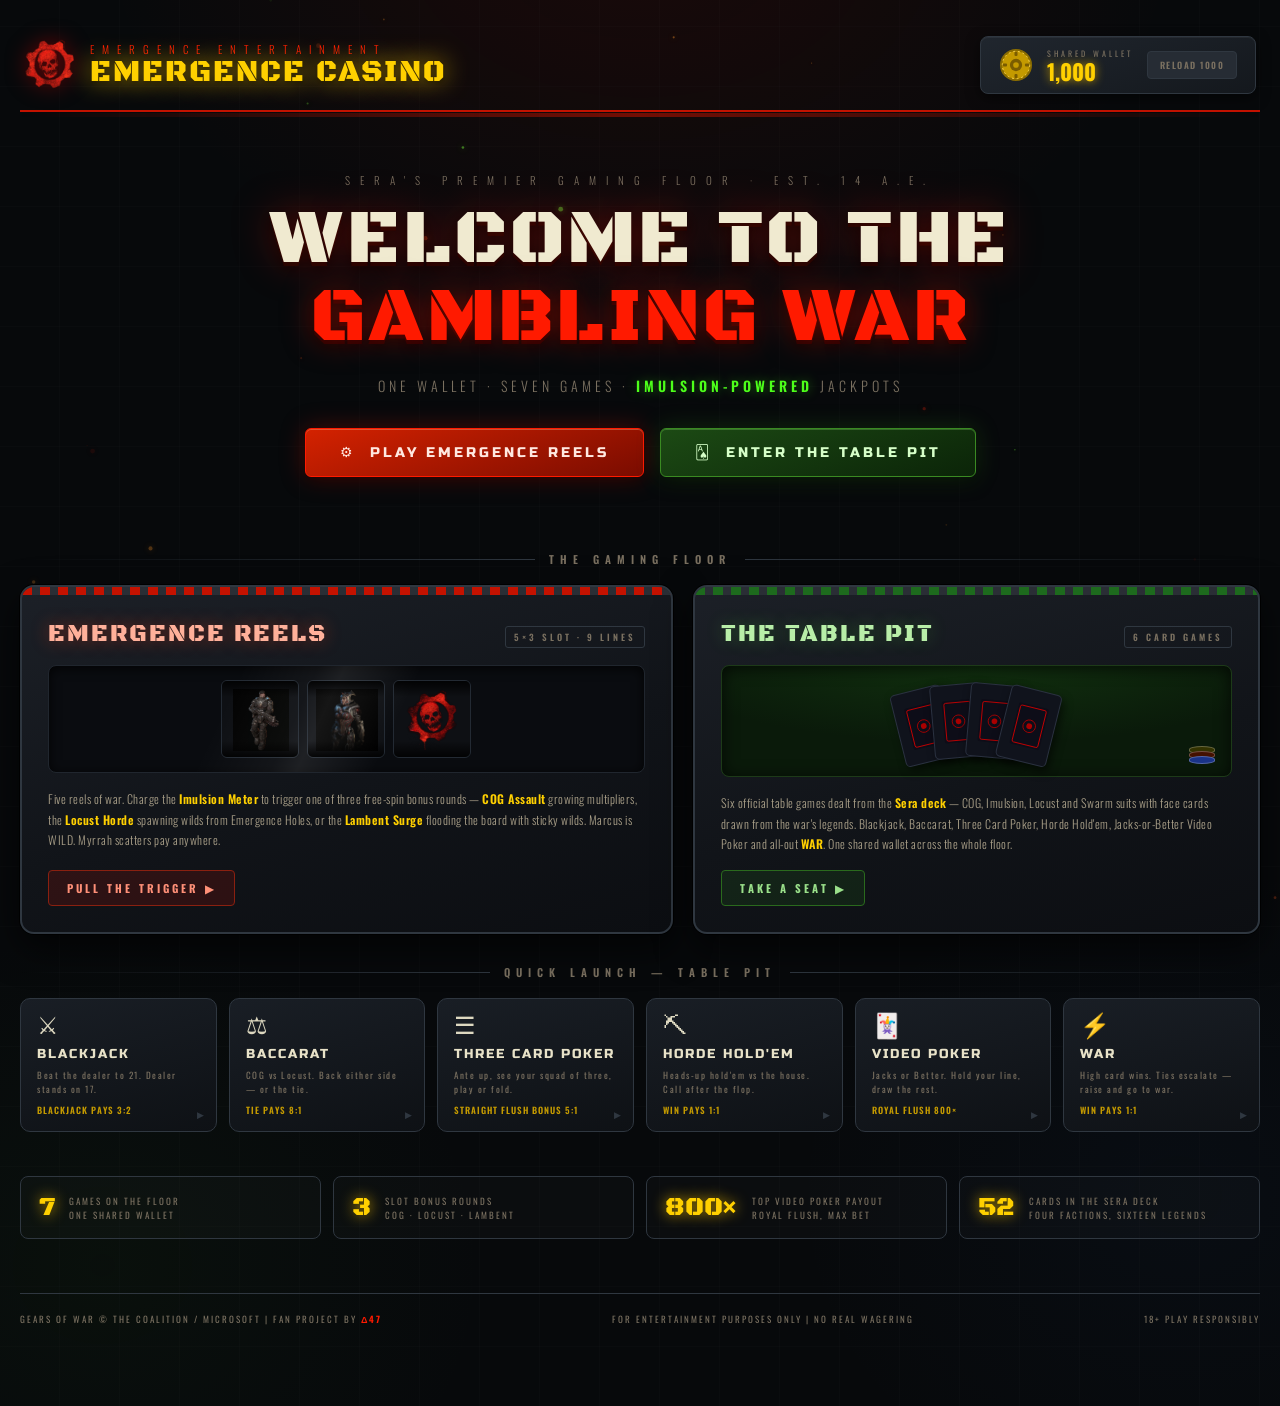
==== index.html @ c6fdd081 "Emergence Casino — Gears of War casino floor Static site: landing page, Emergence Reels slot, Table " ====
<!DOCTYPE html>
<html lang="en">
<head>
<meta charset="UTF-8">
<meta name="viewport" content="width=device-width, initial-scale=1.0">
<title>EMERGENCE CASINO | Gears of War Gaming Floor</title>
<link rel="icon" type="image/png" sizes="32x32" href="favicon-32x32.png">
<link rel="icon" type="image/png" sizes="16x16" href="favicon-16x16.png">
<link rel="shortcut icon" href="favicon.ico">
<link rel="apple-touch-icon" sizes="180x180" href="apple-touch-icon.png">
<link rel="manifest" href="site.webmanifest">
<meta name="theme-color" content="#c41200">
<link href="https://fonts.googleapis.com/css2?family=Black+Ops+One&family=Russo+One&family=Oswald:wght@300;400;600;700&display=swap" rel="stylesheet">
<style>
:root {
  --bg: #07090b;
  --steel: #1e2229;
  --steel2: #262c34;
  --steel3: #2f3740;
  --crimson: #c41200;
  --crimson2: #ff1a00;
  --crimson-glow: rgba(196,18,0,0.55);
  --gold: #c49a00;
  --gold2: #ffd000;
  --imulsion: #4dff1a;
  --imulsion-glow: rgba(77,255,26,0.4);
  --text: #ddd8c0;
  --text-dim: #7a7060;
  --felt: #0a1a0a;
}
* { box-sizing:border-box; margin:0; padding:0; }
html,body { width:100%; min-height:100vh; background:var(--bg); font-family:'Russo One',sans-serif; color:var(--text); overflow-x:hidden; }

body {
  background-image:
    radial-gradient(ellipse 70% 45% at 50% -5%, rgba(196,18,0,0.10) 0%, transparent 60%),
    radial-gradient(ellipse 50% 40% at 8% 90%, rgba(40,120,30,0.06) 0%, transparent 60%),
    radial-gradient(ellipse 50% 40% at 92% 85%, rgba(26,74,153,0.05) 0%, transparent 60%),
    repeating-linear-gradient(0deg, transparent 0, transparent 59px, rgba(255,255,255,0.012) 59px, rgba(255,255,255,0.012) 60px),
    repeating-linear-gradient(90deg, transparent 0, transparent 59px, rgba(255,255,255,0.012) 59px, rgba(255,255,255,0.012) 60px);
}

#emberCanvas {
  position:fixed; inset:0; width:100%; height:100%;
  pointer-events:none; z-index:0;
}

.page { position:relative; z-index:1; max-width:1460px; margin:0 auto; padding:24px 20px 80px; }

/* ============ HEADER ============ */
.topbar {
  display:flex; align-items:center; justify-content:space-between;
  gap:16px; padding:12px 4px 16px;
  border-bottom:2px solid var(--crimson);
  position:relative; flex-wrap:wrap;
  animation: fade-down 0.6s cubic-bezier(0.22,1,0.36,1) both;
}
.topbar::after {
  content:''; position:absolute; bottom:-7px; left:0; right:0; height:4px;
  background:linear-gradient(90deg, transparent, var(--crimson-glow), transparent);
}
.brand-lockup { display:flex; align-items:center; gap:14px; }
.brand-omen { width:52px; height:52px; flex-shrink:0; object-fit:contain; filter:drop-shadow(0 0 10px rgba(204,0,0,0.5)); animation: omen-breathe 4s ease-in-out infinite; }
@keyframes omen-breathe { 0%,100%{ filter:drop-shadow(0 0 6px rgba(204,0,0,0.35)); } 50%{ filter:drop-shadow(0 0 16px rgba(204,0,0,0.7)); } }
.brand-text .kicker { font-size:11px; letter-spacing:8px; color:var(--crimson2); font-family:'Oswald',sans-serif; font-weight:300; text-transform:uppercase; }
.brand-text h1 { font-family:'Black Ops One',cursive; font-size:30px; letter-spacing:2px; color:var(--gold2); text-shadow:0 0 24px var(--gold), 0 2px 4px #000; line-height:1.05; font-weight:400; }

.wallet-chip {
  display:flex; align-items:center; gap:14px;
  background:linear-gradient(160deg, #20262e, #14181d);
  border:1px solid var(--steel3); border-radius:8px;
  padding:10px 18px;
  box-shadow:inset 0 1px 0 rgba(255,255,255,0.05), 0 4px 14px rgba(0,0,0,0.55);
}
.wallet-coin { width:34px; height:34px; flex-shrink:0; animation: coin-spin 6s linear infinite; }
@keyframes coin-spin { 0%{transform:rotateY(0)} 100%{transform:rotateY(360deg)} }
.wallet-meta { display:flex; flex-direction:column; }
.wallet-label { font-size:8px; letter-spacing:3px; color:var(--text-dim); font-family:'Oswald',sans-serif; }
.wallet-val { font-size:22px; color:var(--gold2); text-shadow:0 0 10px var(--gold); font-family:'Oswald',sans-serif; font-weight:700; line-height:1.1; }
.wallet-reload {
  padding:6px 12px; background:var(--steel2); border:1px solid var(--steel3); border-radius:4px;
  color:var(--text-dim); font-size:9px; letter-spacing:1.5px; cursor:pointer;
  font-family:'Oswald',sans-serif; font-weight:600; transition:all 0.2s;
}
.wallet-reload:hover { border-color:var(--gold); color:var(--gold); }

/* ============ HERO ============ */
.hero { text-align:center; padding:60px 12px 44px; animation: fade-up 0.7s 0.15s cubic-bezier(0.22,1,0.36,1) both; }
.hero .est { font-size:11px; letter-spacing:10px; color:var(--text-dim); font-family:'Oswald',sans-serif; font-weight:300; text-transform:uppercase; margin-bottom:14px; }
.hero h2 {
  font-family:'Black Ops One',cursive; font-weight:400;
  font-size:clamp(38px, 7vw, 76px); line-height:1.02; letter-spacing:3px;
  color:#f0ead0;
  text-shadow:0 0 40px rgba(196,18,0,0.45), 0 4px 0 #1a0500, 0 6px 14px #000;
}
.hero h2 .red { color:var(--crimson2); text-shadow:0 0 30px var(--crimson-glow), 0 4px 0 #200, 0 6px 14px #000; }
.hero .tagline {
  margin-top:18px; font-size:14px; letter-spacing:4px; color:var(--text-dim);
  font-family:'Oswald',sans-serif; font-weight:300; text-transform:uppercase;
}
.hero .tagline b { color:var(--imulsion); font-weight:600; text-shadow:0 0 12px var(--imulsion-glow); }

.hero-ctas { display:flex; gap:16px; justify-content:center; margin-top:32px; flex-wrap:wrap; }
.cta {
  display:inline-flex; align-items:center; gap:10px;
  padding:15px 34px; border-radius:6px; text-decoration:none;
  font-family:'Russo One',sans-serif; font-size:14px; letter-spacing:3px;
  transition:transform 0.15s, box-shadow 0.2s, filter 0.2s;
  position:relative; overflow:hidden;
}
.cta::after {
  content:''; position:absolute; top:0; left:-80%; width:50%; height:100%;
  background:linear-gradient(105deg, transparent, rgba(255,255,255,0.18), transparent);
  transform:skewX(-20deg); transition:left 0.45s ease;
}
.cta:hover::after { left:130%; }
.cta-red {
  background:linear-gradient(160deg, #d42200, #7a0c00);
  border:1px solid var(--crimson2); color:#ffe8e0;
  box-shadow:0 0 24px rgba(196,18,0,0.35), 0 6px 16px rgba(0,0,0,0.6), inset 0 1px 0 rgba(255,160,120,0.4);
}
.cta-green {
  background:linear-gradient(160deg, #1c4a14, #0b2408);
  border:1px solid #3a8a22; color:#d6ffc8;
  box-shadow:0 0 24px rgba(60,170,30,0.22), 0 6px 16px rgba(0,0,0,0.6), inset 0 1px 0 rgba(150,255,120,0.25);
}
.cta:hover { transform:translateY(-3px); filter:brightness(1.12); }
.cta:active { transform:translateY(0); }

/* ============ FLOOR GRID ============ */
.floor-label {
  display:flex; align-items:center; gap:14px; margin:30px 0 18px;
  font-size:11px; letter-spacing:6px; color:var(--text-dim);
  font-family:'Oswald',sans-serif; font-weight:600; text-transform:uppercase;
}
.floor-label::before, .floor-label::after { content:''; flex:1; height:1px; background:linear-gradient(90deg, transparent, var(--steel3)); }
.floor-label::after { background:linear-gradient(90deg, var(--steel3), transparent); }

.feature-grid { display:grid; grid-template-columns:1.15fr 1fr; gap:20px; }
@media(max-width:880px){ .feature-grid { grid-template-columns:1fr; } }

.feature-card {
  position:relative; border-radius:14px; overflow:hidden;
  border:2px solid var(--steel3);
  background:linear-gradient(165deg, #1c2027 0%, #111419 55%, #0c0e12 100%);
  box-shadow:0 0 0 1px #000, 0 14px 36px rgba(0,0,0,0.65), inset 0 1px 0 rgba(255,255,255,0.05);
  text-decoration:none; color:var(--text);
  display:flex; flex-direction:column;
  transition:transform 0.22s cubic-bezier(0.22,1,0.36,1), border-color 0.22s, box-shadow 0.22s;
  animation: fade-up 0.7s cubic-bezier(0.22,1,0.36,1) both;
}
.feature-card:nth-child(1){ animation-delay:0.25s; }
.feature-card:nth-child(2){ animation-delay:0.35s; }
.feature-card:hover { transform:translateY(-6px); }
.feature-card.slots:hover { border-color:var(--crimson); box-shadow:0 0 0 1px #000, 0 18px 44px rgba(0,0,0,0.7), 0 0 40px rgba(196,18,0,0.22); }
.feature-card.tables:hover { border-color:#2a8a2a; box-shadow:0 0 0 1px #000, 0 18px 44px rgba(0,0,0,0.7), 0 0 40px rgba(40,170,40,0.18); }

.fc-strip { height:8px; }
.feature-card.slots .fc-strip { background:repeating-linear-gradient(90deg, var(--crimson) 0 10px, #2a2e35 10px 18px); }
.feature-card.tables .fc-strip { background:repeating-linear-gradient(90deg, #1d6a1d 0 10px, #2a2e35 10px 18px); }

.fc-body { padding:24px 26px 26px; display:flex; flex-direction:column; gap:16px; flex:1; }
.fc-head { display:flex; align-items:baseline; justify-content:space-between; gap:10px; }
.fc-title { font-family:'Black Ops One',cursive; font-weight:400; font-size:24px; letter-spacing:2px; }
.feature-card.slots .fc-title { color:#ffb09a; text-shadow:0 0 18px rgba(255,60,20,0.4); }
.feature-card.tables .fc-title { color:#b8eea8; text-shadow:0 0 18px rgba(80,220,60,0.3); }
.fc-tag { font-size:9px; letter-spacing:3px; font-family:'Oswald',sans-serif; font-weight:600; color:var(--text-dim); border:1px solid var(--steel3); border-radius:3px; padding:3px 8px; white-space:nowrap; }
.fc-desc { font-size:12px; line-height:1.7; color:#a99f88; font-family:'Oswald',sans-serif; font-weight:300; letter-spacing:0.5px; }
.fc-desc b { color:var(--gold2); font-weight:600; }

/* mini slot preview */
.mini-reels {
  display:flex; gap:8px; justify-content:center; padding:14px;
  background:#0a0c10; border:1px solid #20262e; border-radius:8px;
  box-shadow:inset 0 2px 12px rgba(0,0,0,0.8);
  position:relative; overflow:hidden;
}
.mini-reels::after {
  content:''; position:absolute; inset:0;
  background:linear-gradient(115deg, transparent 30%, rgba(255,255,255,0.045) 42%, rgba(255,255,255,0.085) 46%, transparent 58%);
  pointer-events:none;
}
.mini-window { width:78px; height:78px; border-radius:6px; overflow:hidden; background:#0e1014; border:1px solid #232a33; position:relative; }
.mini-window::before, .mini-window::after {
  content:''; position:absolute; left:0; right:0; height:16px; z-index:2; pointer-events:none;
}
.mini-window::before { top:0; background:linear-gradient(180deg, rgba(0,0,0,0.85), transparent); }
.mini-window::after { bottom:0; background:linear-gradient(0deg, rgba(0,0,0,0.85), transparent); }
.mini-strip { display:flex; flex-direction:column; }
.mini-strip img { width:78px; height:78px; object-fit:contain; padding:8px; display:block; }
.mini-window:nth-child(1) .mini-strip { animation: mini-scroll 2.6s linear infinite; }
.mini-window:nth-child(2) .mini-strip { animation: mini-scroll 2.1s linear infinite reverse; }
.mini-window:nth-child(3) .mini-strip { animation: mini-scroll 3.2s linear infinite; }
@keyframes mini-scroll { 0%{transform:translateY(0)} 100%{transform:translateY(-312px)} }

/* mini table preview */
.mini-felt {
  display:flex; align-items:center; justify-content:center; gap:0; padding:18px 14px;
  background:radial-gradient(ellipse 90% 100% at 50% 0%, #11300f 0%, var(--felt) 70%);
  border:1px solid #1d3a18; border-radius:8px;
  box-shadow:inset 0 2px 16px rgba(0,0,0,0.7);
  position:relative; min-height:108px;
}
.mini-card {
  width:52px; height:74px; border-radius:5px; background:#10131c;
  border:1px solid #2a3140;
  display:flex; align-items:center; justify-content:center;
  box-shadow:3px 4px 10px rgba(0,0,0,0.6);
  margin:0 -8px; position:relative;
  transition:transform 0.25s cubic-bezier(0.22,1,0.36,1);
}
.mini-card svg { width:62%; height:62%; }
.mini-card:nth-child(1){ transform:rotate(-14deg) translateY(5px); }
.mini-card:nth-child(2){ transform:rotate(-5deg); z-index:1; }
.mini-card:nth-child(3){ transform:rotate(5deg); z-index:2; }
.mini-card:nth-child(4){ transform:rotate(14deg) translateY(5px); z-index:3; }
.feature-card.tables:hover .mini-card:nth-child(1){ transform:rotate(-20deg) translate(-8px, 4px); }
.feature-card.tables:hover .mini-card:nth-child(2){ transform:rotate(-7deg) translate(-3px, -3px); }
.feature-card.tables:hover .mini-card:nth-child(3){ transform:rotate(7deg) translate(3px, -3px); }
.feature-card.tables:hover .mini-card:nth-child(4){ transform:rotate(20deg) translate(8px, 4px); }
.mini-chipstack { position:absolute; right:16px; bottom:12px; display:flex; flex-direction:column-reverse; gap:0; }
.mini-chip { width:26px; height:8px; border-radius:50%/40%; border:1px solid rgba(255,255,255,0.25); margin-top:-3px; }

.fc-cta {
  margin-top:auto; align-self:flex-start;
  font-size:11px; letter-spacing:3px; font-family:'Oswald',sans-serif; font-weight:700;
  padding:9px 18px; border-radius:4px; text-transform:uppercase;
}
.feature-card.slots .fc-cta { background:rgba(196,18,0,0.16); border:1px solid #8a2010; color:#ff9078; }
.feature-card.tables .fc-cta { background:rgba(40,150,30,0.12); border:1px solid #2a6a1d; color:#9ae08a; }

/* ============ TABLE QUICK TILES ============ */
.tile-grid {
  display:grid; grid-template-columns:repeat(auto-fit, minmax(165px, 1fr));
  gap:12px; margin-top:18px;
}
.game-tile {
  position:relative; border-radius:10px; overflow:hidden;
  background:linear-gradient(165deg, #191e25, #0e1115);
  border:1px solid var(--steel3);
  padding:16px 16px 14px;
  text-decoration:none; color:var(--text);
  display:flex; flex-direction:column; gap:7px;
  transition:transform 0.18s, border-color 0.18s, box-shadow 0.18s;
  animation: fade-up 0.6s cubic-bezier(0.22,1,0.36,1) both;
}
.game-tile:nth-child(1){animation-delay:0.40s} .game-tile:nth-child(2){animation-delay:0.46s}
.game-tile:nth-child(3){animation-delay:0.52s} .game-tile:nth-child(4){animation-delay:0.58s}
.game-tile:nth-child(5){animation-delay:0.64s} .game-tile:nth-child(6){animation-delay:0.70s}
.game-tile:hover { transform:translateY(-4px); border-color:var(--gold); box-shadow:0 10px 24px rgba(0,0,0,0.55), 0 0 22px rgba(196,154,0,0.12); }
.game-tile .gt-icon { font-size:24px; line-height:1; }
.game-tile .gt-name { font-size:13px; letter-spacing:2px; color:#e8e2c8; }
.game-tile .gt-sub { font-size:9px; letter-spacing:1.5px; color:var(--text-dim); font-family:'Oswald',sans-serif; font-weight:400; line-height:1.5; }
.game-tile .gt-pay { margin-top:auto; font-size:9px; letter-spacing:1px; color:var(--gold); font-family:'Oswald',sans-serif; font-weight:600; }
.game-tile::after {
  content:'▶'; position:absolute; right:12px; bottom:10px; font-size:9px; color:var(--steel3); transition:color 0.18s, transform 0.18s;
}
.game-tile:hover::after { color:var(--gold2); transform:translateX(3px); }

/* ============ HOUSE STRIP ============ */
.house-strip {
  margin-top:44px; display:grid; grid-template-columns:repeat(auto-fit, minmax(200px,1fr)); gap:12px;
  animation: fade-up 0.7s 0.6s cubic-bezier(0.22,1,0.36,1) both;
}
.house-fact {
  background:rgba(255,255,255,0.018); border:1px solid var(--steel3); border-radius:8px;
  padding:14px 18px; display:flex; align-items:center; gap:14px;
}
.house-fact .hf-num { font-family:'Black Ops One',cursive; font-size:26px; color:var(--gold2); text-shadow:0 0 14px var(--gold); font-weight:400; }
.house-fact .hf-txt { font-size:9px; letter-spacing:2px; color:var(--text-dim); font-family:'Oswald',sans-serif; font-weight:400; line-height:1.6; text-transform:uppercase; }

/* ============ FOOTER ============ */
.site-footer {
  margin-top:54px; padding-top:18px; border-top:1px solid var(--steel3);
  display:flex; justify-content:space-between; gap:14px; flex-wrap:wrap;
  font-size:9px; letter-spacing:2px; color:var(--text-dim); font-family:'Oswald',sans-serif;
}
.site-footer a.credit-link {
  color:var(--crimson2); text-decoration:none; font-weight:700; letter-spacing:2px;
  transition:color 0.25s ease, text-shadow 0.25s ease;
}
.site-footer a.credit-link:hover {
  color:#ff7a5c;
  text-shadow:0 0 8px var(--crimson-glow), 0 0 18px rgba(255,26,0,0.55);
}

@keyframes fade-up { from { opacity:0; transform:translateY(22px); } to { opacity:1; transform:translateY(0); } }
@keyframes fade-down { from { opacity:0; transform:translateY(-14px); } to { opacity:1; transform:translateY(0); } }

::-webkit-scrollbar{width:5px;} ::-webkit-scrollbar-track{background:var(--steel);} ::-webkit-scrollbar-thumb{background:var(--steel3);border-radius:2px;}
</style>
</head>
<body>
<canvas id="emberCanvas"></canvas>

<div class="page">

  <!-- TOP BAR -->
  <header class="topbar">
    <div class="brand-lockup">
      <img class="brand-omen" src="images/favicon.png" alt="Emergence Casino emblem — Gears of War skull gear">

      <div class="brand-text">
        <div class="kicker">Emergence Entertainment</div>
        <h1>EMERGENCE CASINO</h1>
      </div>
    </div>

    <div class="wallet-chip">
      <svg class="wallet-coin" viewBox="0 0 36 36" xmlns="http://www.w3.org/2000/svg">
        <circle cx="18" cy="18" r="17" fill="#8a6c00"/>
        <circle cx="18" cy="18" r="14.5" fill="#c49a00"/>
        <circle cx="18" cy="18" r="14.5" fill="none" stroke="#ffd95a" stroke-width="1" stroke-dasharray="2,3"/>
        <g fill="#7a5c00">
          <circle cx="18" cy="18" r="6.5"/>
          <rect x="16.4" y="4" width="3.2" height="4.5" rx="1"/>
          <rect x="16.4" y="27.5" width="3.2" height="4.5" rx="1"/>
          <rect x="4" y="16.4" width="4.5" height="3.2" rx="1"/>
          <rect x="27.5" y="16.4" width="4.5" height="3.2" rx="1"/>
        </g>
        <circle cx="18" cy="18" r="3" fill="#c49a00"/>
      </svg>
      <div class="wallet-meta">
        <span class="wallet-label">SHARED WALLET</span>
        <span class="wallet-val" id="walletVal">1,000</span>
      </div>
      <button class="wallet-reload" onclick="reloadWallet()">RELOAD 1000</button>
    </div>
  </header>

  <!-- HERO -->
  <section class="hero">
    <div class="est">Sera's Premier Gaming Floor &middot; Est. 14 A.E.</div>
    <h2>WELCOME TO THE<br><span class="red">GAMBLING WAR</span></h2>
    <div class="tagline">One wallet &middot; Seven games &middot; <b>Imulsion-powered</b> jackpots</div>
    <div class="hero-ctas">
      <a class="cta cta-red" href="slot-machine.html">⚙ &nbsp;PLAY EMERGENCE REELS</a>
      <a class="cta cta-green" href="table-games.html">🂡 &nbsp;ENTER THE TABLE PIT</a>
    </div>
  </section>

  <!-- FEATURED -->
  <div class="floor-label">The Gaming Floor</div>
  <section class="feature-grid">

    <a class="feature-card slots" href="slot-machine.html">
      <div class="fc-strip"></div>
      <div class="fc-body">
        <div class="fc-head">
          <span class="fc-title">EMERGENCE REELS</span>
          <span class="fc-tag">5×3 SLOT · 9 LINES</span>
        </div>
        <div class="mini-reels">
          <div class="mini-window"><div class="mini-strip">
            <img src="images/marcus.png" alt=""><img src="images/lancer.png" alt=""><img src="images/kait.png" alt=""><img src="images/cogtag.jpg" alt=""><img src="images/marcus.png" alt="">
          </div></div>
          <div class="mini-window"><div class="mini-strip">
            <img src="images/myrrah.png" alt=""><img src="images/cole.png" alt=""><img src="images/drone.png" alt=""><img src="images/baird.png" alt=""><img src="images/myrrah.png" alt="">
          </div></div>
          <div class="mini-window"><div class="mini-strip">
            <img src="images/omen.png" alt=""><img src="images/dom.jpg" alt=""><img src="images/ehole.jpg" alt=""><img src="images/imulsion.jpeg" alt=""><img src="images/omen.png" alt="">
          </div></div>
        </div>
        <div class="fc-desc">
          Five reels of war. Charge the <b>Imulsion Meter</b> to trigger one of three free-spin bonus rounds —
          <b>COG Assault</b> growing multipliers, the <b>Locust Horde</b> spawning wilds from Emergence Holes,
          or the <b>Lambent Surge</b> flooding the board with sticky wilds. Marcus is WILD. Myrrah scatters pay anywhere.
        </div>
        <span class="fc-cta">Pull the trigger ▶</span>
      </div>
    </a>

    <a class="feature-card tables" href="table-games.html">
      <div class="fc-strip"></div>
      <div class="fc-body">
        <div class="fc-head">
          <span class="fc-title">THE TABLE PIT</span>
          <span class="fc-tag">6 CARD GAMES</span>
        </div>
        <div class="mini-felt">
          <div class="mini-card"><svg viewBox="0 0 54 74"><rect width="54" height="74" rx="4" fill="#0d0d18"/><rect x="4" y="4" width="46" height="66" rx="3" fill="none" stroke="#cc0000" stroke-width="1.5"/><circle cx="27" cy="37" r="11" fill="none" stroke="#aa0000" stroke-width="1.5"/><circle cx="27" cy="37" r="5" fill="#aa0000"/></svg></div>
          <div class="mini-card"><svg viewBox="0 0 54 74"><rect width="54" height="74" rx="4" fill="#0d0d18"/><rect x="4" y="4" width="46" height="66" rx="3" fill="none" stroke="#cc0000" stroke-width="1.5"/><circle cx="27" cy="37" r="11" fill="none" stroke="#aa0000" stroke-width="1.5"/><circle cx="27" cy="37" r="5" fill="#aa0000"/></svg></div>
          <div class="mini-card"><svg viewBox="0 0 54 74"><rect width="54" height="74" rx="4" fill="#0d0d18"/><rect x="4" y="4" width="46" height="66" rx="3" fill="none" stroke="#cc0000" stroke-width="1.5"/><circle cx="27" cy="37" r="11" fill="none" stroke="#aa0000" stroke-width="1.5"/><circle cx="27" cy="37" r="5" fill="#aa0000"/></svg></div>
          <div class="mini-card"><svg viewBox="0 0 54 74"><rect width="54" height="74" rx="4" fill="#0d0d18"/><rect x="4" y="4" width="46" height="66" rx="3" fill="none" stroke="#cc0000" stroke-width="1.5"/><circle cx="27" cy="37" r="11" fill="none" stroke="#aa0000" stroke-width="1.5"/><circle cx="27" cy="37" r="5" fill="#aa0000"/></svg></div>
          <div class="mini-chipstack">
            <div class="mini-chip" style="background:#1a3388"></div>
            <div class="mini-chip" style="background:#441100"></div>
            <div class="mini-chip" style="background:#333300"></div>
          </div>
        </div>
        <div class="fc-desc">
          Six official table games dealt from the <b>Sera deck</b> — COG, Imulsion, Locust and Swarm suits with
          face cards drawn from the war's legends. Blackjack, Baccarat, Three Card Poker, Horde Hold'em,
          Jacks-or-Better Video Poker and all-out <b>WAR</b>. One shared wallet across the whole floor.
        </div>
        <span class="fc-cta">Take a seat ▶</span>
      </div>
    </a>
  </section>

  <!-- TABLE QUICK LAUNCH -->
  <div class="floor-label">Quick Launch — Table Pit</div>
  <section class="tile-grid">
    <a class="game-tile" href="table-games.html#blackjack">
      <span class="gt-icon">⚔</span>
      <span class="gt-name">BLACKJACK</span>
      <span class="gt-sub">Beat the dealer to 21. Dealer stands on 17.</span>
      <span class="gt-pay">BLACKJACK PAYS 3:2</span>
    </a>
    <a class="game-tile" href="table-games.html#baccarat">
      <span class="gt-icon">⚖</span>
      <span class="gt-name">BACCARAT</span>
      <span class="gt-sub">COG vs Locust. Back either side — or the tie.</span>
      <span class="gt-pay">TIE PAYS 8:1</span>
    </a>
    <a class="game-tile" href="table-games.html#threecard">
      <span class="gt-icon">☰</span>
      <span class="gt-name">THREE CARD POKER</span>
      <span class="gt-sub">Ante up, see your squad of three, play or fold.</span>
      <span class="gt-pay">STRAIGHT FLUSH BONUS 5:1</span>
    </a>
    <a class="game-tile" href="table-games.html#holdem">
      <span class="gt-icon">⛏</span>
      <span class="gt-name">HORDE HOLD'EM</span>
      <span class="gt-sub">Heads-up hold'em vs the house. Call after the flop.</span>
      <span class="gt-pay">WIN PAYS 1:1</span>
    </a>
    <a class="game-tile" href="table-games.html#poker">
      <span class="gt-icon">🃏</span>
      <span class="gt-name">VIDEO POKER</span>
      <span class="gt-sub">Jacks or Better. Hold your line, draw the rest.</span>
      <span class="gt-pay">ROYAL FLUSH 800×</span>
    </a>
    <a class="game-tile" href="table-games.html#war">
      <span class="gt-icon">⚡</span>
      <span class="gt-name">WAR</span>
      <span class="gt-sub">High card wins. Ties escalate — raise and go to war.</span>
      <span class="gt-pay">WIN PAYS 1:1</span>
    </a>
  </section>

  <!-- HOUSE FACTS -->
  <section class="house-strip">
    <div class="house-fact"><span class="hf-num">7</span><span class="hf-txt">Games on the floor<br>one shared wallet</span></div>
    <div class="house-fact"><span class="hf-num">3</span><span class="hf-txt">Slot bonus rounds<br>COG · Locust · Lambent</span></div>
    <div class="house-fact"><span class="hf-num">800×</span><span class="hf-txt">Top video poker payout<br>Royal flush, max bet</span></div>
    <div class="house-fact"><span class="hf-num">52</span><span class="hf-txt">Cards in the Sera deck<br>four factions, sixteen legends</span></div>
  </section>

  <footer class="site-footer">
    <span>GEARS OF WAR © THE COALITION / MICROSOFT | FAN PROJECT BY <a class="credit-link" href="https://guns.lol/akilluminati47" target="_blank" rel="noopener noreferrer">Δ47</a></span>
    <span>FOR ENTERTAINMENT PURPOSES ONLY | NO REAL WAGERING</span>
    <span>18+ PLAY RESPONSIBLY</span>
  </footer>
</div>

<script>
// ===== Shared wallet readout =====
function fmtWallet() {
  const c = parseInt(localStorage.getItem('gow_credits') || '1000');
  document.getElementById('walletVal').textContent = c.toLocaleString();
}
function reloadWallet() {
  localStorage.setItem('gow_credits', '1000');
  fmtWallet();
}
fmtWallet();
window.addEventListener('storage', fmtWallet);
window.addEventListener('focus', fmtWallet);

// ===== Ember particle background =====
const cv = document.getElementById('emberCanvas');
const cx = cv.getContext('2d');
let W, H;
function resize(){ W = cv.width = innerWidth; H = cv.height = innerHeight; }
resize(); addEventListener('resize', resize);

const COLORS = ['255,90,30','255,150,40','200,30,10','120,255,60'];
const embers = [];
function spawnEmber() {
  embers.push({
    x: Math.random()*W, y: H + 10,
    vx: (Math.random()-0.5)*0.35,
    vy: -(0.25 + Math.random()*0.7),
    r: 0.6 + Math.random()*1.8,
    life: 0, max: 420 + Math.random()*340,
    c: COLORS[Math.random() < 0.86 ? Math.floor(Math.random()*3) : 3],
    flick: Math.random()*Math.PI*2
  });
}
for (let i=0;i<26;i++){ spawnEmber(); embers[i].y = Math.random()*H; embers[i].life = Math.random()*200; }

function tick() {
  cx.clearRect(0,0,W,H);
  if (embers.length < 34 && Math.random() < 0.25) spawnEmber();
  for (let i = embers.length-1; i >= 0; i--) {
    const e = embers[i];
    e.life++; e.flick += 0.08;
    e.x += e.vx + Math.sin(e.flick*0.55)*0.18;
    e.y += e.vy;
    const fade = Math.min(1, e.life/60) * Math.max(0, 1 - e.life/e.max);
    const a = fade * (0.35 + 0.25*Math.sin(e.flick));
    if (a > 0.01) {
      cx.beginPath();
      cx.arc(e.x, e.y, e.r, 0, Math.PI*2);
      cx.fillStyle = `rgba(${e.c},${a.toFixed(3)})`;
      cx.shadowColor = `rgba(${e.c},0.8)`;
      cx.shadowBlur = 6;
      cx.fill();
      cx.shadowBlur = 0;
    }
    if (e.life > e.max || e.y < -20) embers.splice(i,1);
  }
  requestAnimationFrame(tick);
}
tick();
</script>
</body>
</html>
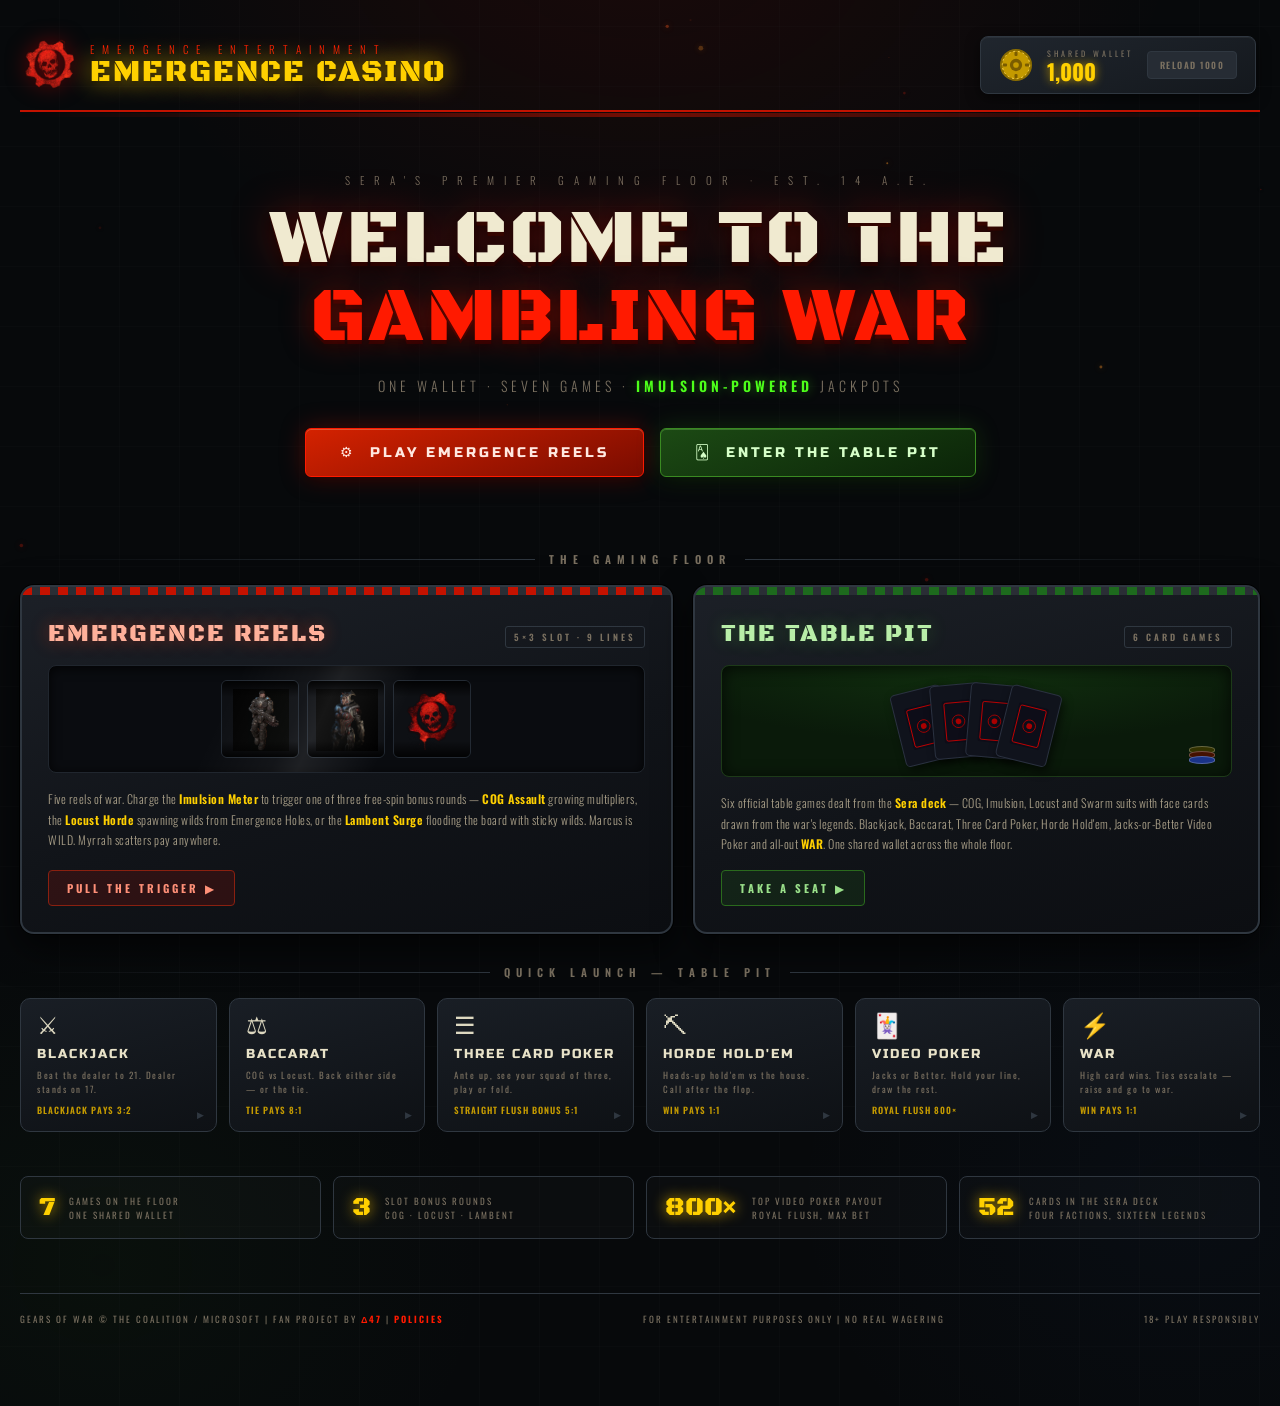
==== commit 09f96895: "Add Discord Activity support, self-host fonts, add policies page - Bundle Discord Embedded App SDK l" ====
--- a/index.html
+++ b/index.html
@@ -10,7 +10,7 @@
 <link rel="apple-touch-icon" sizes="180x180" href="apple-touch-icon.png">
 <link rel="manifest" href="site.webmanifest">
 <meta name="theme-color" content="#c41200">
-<link href="https://fonts.googleapis.com/css2?family=Black+Ops+One&family=Russo+One&family=Oswald:wght@300;400;600;700&display=swap" rel="stylesheet">
+<link href="./assets/fonts/fonts.css" rel="stylesheet">
 <style>
 :root {
   --bg: #07090b;
@@ -448,11 +448,25 @@
   </section>
 
   <footer class="site-footer">
-    <span>GEARS OF WAR © THE COALITION / MICROSOFT | FAN PROJECT BY <a class="credit-link" href="https://guns.lol/akilluminati47" target="_blank" rel="noopener noreferrer">Δ47</a></span>
+    <span>GEARS OF WAR © THE COALITION / MICROSOFT | FAN PROJECT BY <a class="credit-link" href="https://guns.lol/akilluminati47" target="_blank" rel="noopener noreferrer">Δ47</a> | <a class="credit-link" href="policies.html">POLICIES</a></span>
     <span>FOR ENTERTAINMENT PURPOSES ONLY | NO REAL WAGERING</span>
     <span>18+ PLAY RESPONSIBLY</span>
   </footer>
 </div>
+
+<script type="importmap">
+{ "imports": { "@discord/embedded-app-sdk": "./libs/discord-embedded-app-sdk.mjs" } }
+</script>
+<script type="module">
+// ── Discord Activity handshake (no-op in a normal browser) ──
+if (new URLSearchParams(location.search).has('frame_id')) {
+  try {
+    const { DiscordSDK } = await import('@discord/embedded-app-sdk');
+    const discordSdk = new DiscordSDK('1520106796151214301'); // Emergence Casino
+    await discordSdk.ready();
+  } catch (e) { console.error('[discord] handshake failed', e); }
+}
+</script>
 
 <script>
 // ===== Shared wallet readout =====
--- a/assets/fonts/fonts.css
+++ b/assets/fonts/fonts.css
@@ -0,0 +1,243 @@
+/* cyrillic-ext */
+@font-face {
+  font-family: 'Black Ops One';
+  font-style: normal;
+  font-weight: 400;
+  font-display: swap;
+  src: url(./blackopsone-qWcsB6-ypo7xBdr6Xshe96H3aDbbtwkh.woff2) format('woff2');
+  unicode-range: U+0460-052F, U+1C80-1C8A, U+20B4, U+2DE0-2DFF, U+A640-A69F, U+FE2E-FE2F;
+}
+/* vietnamese */
+@font-face {
+  font-family: 'Black Ops One';
+  font-style: normal;
+  font-weight: 400;
+  font-display: swap;
+  src: url(./blackopsone-qWcsB6-ypo7xBdr6Xshe96H3aDTbtwkh.woff2) format('woff2');
+  unicode-range: U+0102-0103, U+0110-0111, U+0128-0129, U+0168-0169, U+01A0-01A1, U+01AF-01B0, U+0300-0301, U+0303-0304, U+0308-0309, U+0323, U+0329, U+1EA0-1EF9, U+20AB;
+}
+/* latin-ext */
+@font-face {
+  font-family: 'Black Ops One';
+  font-style: normal;
+  font-weight: 400;
+  font-display: swap;
+  src: url(./blackopsone-qWcsB6-ypo7xBdr6Xshe96H3aDXbtwkh.woff2) format('woff2');
+  unicode-range: U+0100-02BA, U+02BD-02C5, U+02C7-02CC, U+02CE-02D7, U+02DD-02FF, U+0304, U+0308, U+0329, U+1D00-1DBF, U+1E00-1E9F, U+1EF2-1EFF, U+2020, U+20A0-20AB, U+20AD-20C0, U+2113, U+2C60-2C7F, U+A720-A7FF;
+}
+/* latin */
+@font-face {
+  font-family: 'Black Ops One';
+  font-style: normal;
+  font-weight: 400;
+  font-display: swap;
+  src: url(./blackopsone-qWcsB6-ypo7xBdr6Xshe96H3aDvbtw.woff2) format('woff2');
+  unicode-range: U+0000-00FF, U+0131, U+0152-0153, U+02BB-02BC, U+02C6, U+02DA, U+02DC, U+0304, U+0308, U+0329, U+2000-206F, U+20AC, U+2122, U+2191, U+2193, U+2212, U+2215, U+FEFF, U+FFFD;
+}
+/* cyrillic-ext */
+@font-face {
+  font-family: 'Oswald';
+  font-style: normal;
+  font-weight: 300;
+  font-display: swap;
+  src: url(./oswald-TK3iWkUHHAIjg752FD8Ghe4.woff2) format('woff2');
+  unicode-range: U+0460-052F, U+1C80-1C8A, U+20B4, U+2DE0-2DFF, U+A640-A69F, U+FE2E-FE2F;
+}
+/* cyrillic */
+@font-face {
+  font-family: 'Oswald';
+  font-style: normal;
+  font-weight: 300;
+  font-display: swap;
+  src: url(./oswald-TK3iWkUHHAIjg752HT8Ghe4.woff2) format('woff2');
+  unicode-range: U+0301, U+0400-045F, U+0490-0491, U+04B0-04B1, U+2116;
+}
+/* vietnamese */
+@font-face {
+  font-family: 'Oswald';
+  font-style: normal;
+  font-weight: 300;
+  font-display: swap;
+  src: url(./oswald-TK3iWkUHHAIjg752Fj8Ghe4.woff2) format('woff2');
+  unicode-range: U+0102-0103, U+0110-0111, U+0128-0129, U+0168-0169, U+01A0-01A1, U+01AF-01B0, U+0300-0301, U+0303-0304, U+0308-0309, U+0323, U+0329, U+1EA0-1EF9, U+20AB;
+}
+/* latin-ext */
+@font-face {
+  font-family: 'Oswald';
+  font-style: normal;
+  font-weight: 300;
+  font-display: swap;
+  src: url(./oswald-TK3iWkUHHAIjg752Fz8Ghe4.woff2) format('woff2');
+  unicode-range: U+0100-02BA, U+02BD-02C5, U+02C7-02CC, U+02CE-02D7, U+02DD-02FF, U+0304, U+0308, U+0329, U+1D00-1DBF, U+1E00-1E9F, U+1EF2-1EFF, U+2020, U+20A0-20AB, U+20AD-20C0, U+2113, U+2C60-2C7F, U+A720-A7FF;
+}
+/* latin */
+@font-face {
+  font-family: 'Oswald';
+  font-style: normal;
+  font-weight: 300;
+  font-display: swap;
+  src: url(./oswald-TK3iWkUHHAIjg752GT8G.woff2) format('woff2');
+  unicode-range: U+0000-00FF, U+0131, U+0152-0153, U+02BB-02BC, U+02C6, U+02DA, U+02DC, U+0304, U+0308, U+0329, U+2000-206F, U+20AC, U+2122, U+2191, U+2193, U+2212, U+2215, U+FEFF, U+FFFD;
+}
+/* cyrillic-ext */
+@font-face {
+  font-family: 'Oswald';
+  font-style: normal;
+  font-weight: 400;
+  font-display: swap;
+  src: url(./oswald-TK3iWkUHHAIjg752FD8Ghe4.woff2) format('woff2');
+  unicode-range: U+0460-052F, U+1C80-1C8A, U+20B4, U+2DE0-2DFF, U+A640-A69F, U+FE2E-FE2F;
+}
+/* cyrillic */
+@font-face {
+  font-family: 'Oswald';
+  font-style: normal;
+  font-weight: 400;
+  font-display: swap;
+  src: url(./oswald-TK3iWkUHHAIjg752HT8Ghe4.woff2) format('woff2');
+  unicode-range: U+0301, U+0400-045F, U+0490-0491, U+04B0-04B1, U+2116;
+}
+/* vietnamese */
+@font-face {
+  font-family: 'Oswald';
+  font-style: normal;
+  font-weight: 400;
+  font-display: swap;
+  src: url(./oswald-TK3iWkUHHAIjg752Fj8Ghe4.woff2) format('woff2');
+  unicode-range: U+0102-0103, U+0110-0111, U+0128-0129, U+0168-0169, U+01A0-01A1, U+01AF-01B0, U+0300-0301, U+0303-0304, U+0308-0309, U+0323, U+0329, U+1EA0-1EF9, U+20AB;
+}
+/* latin-ext */
+@font-face {
+  font-family: 'Oswald';
+  font-style: normal;
+  font-weight: 400;
+  font-display: swap;
+  src: url(./oswald-TK3iWkUHHAIjg752Fz8Ghe4.woff2) format('woff2');
+  unicode-range: U+0100-02BA, U+02BD-02C5, U+02C7-02CC, U+02CE-02D7, U+02DD-02FF, U+0304, U+0308, U+0329, U+1D00-1DBF, U+1E00-1E9F, U+1EF2-1EFF, U+2020, U+20A0-20AB, U+20AD-20C0, U+2113, U+2C60-2C7F, U+A720-A7FF;
+}
+/* latin */
+@font-face {
+  font-family: 'Oswald';
+  font-style: normal;
+  font-weight: 400;
+  font-display: swap;
+  src: url(./oswald-TK3iWkUHHAIjg752GT8G.woff2) format('woff2');
+  unicode-range: U+0000-00FF, U+0131, U+0152-0153, U+02BB-02BC, U+02C6, U+02DA, U+02DC, U+0304, U+0308, U+0329, U+2000-206F, U+20AC, U+2122, U+2191, U+2193, U+2212, U+2215, U+FEFF, U+FFFD;
+}
+/* cyrillic-ext */
+@font-face {
+  font-family: 'Oswald';
+  font-style: normal;
+  font-weight: 600;
+  font-display: swap;
+  src: url(./oswald-TK3iWkUHHAIjg752FD8Ghe4.woff2) format('woff2');
+  unicode-range: U+0460-052F, U+1C80-1C8A, U+20B4, U+2DE0-2DFF, U+A640-A69F, U+FE2E-FE2F;
+}
+/* cyrillic */
+@font-face {
+  font-family: 'Oswald';
+  font-style: normal;
+  font-weight: 600;
+  font-display: swap;
+  src: url(./oswald-TK3iWkUHHAIjg752HT8Ghe4.woff2) format('woff2');
+  unicode-range: U+0301, U+0400-045F, U+0490-0491, U+04B0-04B1, U+2116;
+}
+/* vietnamese */
+@font-face {
+  font-family: 'Oswald';
+  font-style: normal;
+  font-weight: 600;
+  font-display: swap;
+  src: url(./oswald-TK3iWkUHHAIjg752Fj8Ghe4.woff2) format('woff2');
+  unicode-range: U+0102-0103, U+0110-0111, U+0128-0129, U+0168-0169, U+01A0-01A1, U+01AF-01B0, U+0300-0301, U+0303-0304, U+0308-0309, U+0323, U+0329, U+1EA0-1EF9, U+20AB;
+}
+/* latin-ext */
+@font-face {
+  font-family: 'Oswald';
+  font-style: normal;
+  font-weight: 600;
+  font-display: swap;
+  src: url(./oswald-TK3iWkUHHAIjg752Fz8Ghe4.woff2) format('woff2');
+  unicode-range: U+0100-02BA, U+02BD-02C5, U+02C7-02CC, U+02CE-02D7, U+02DD-02FF, U+0304, U+0308, U+0329, U+1D00-1DBF, U+1E00-1E9F, U+1EF2-1EFF, U+2020, U+20A0-20AB, U+20AD-20C0, U+2113, U+2C60-2C7F, U+A720-A7FF;
+}
+/* latin */
+@font-face {
+  font-family: 'Oswald';
+  font-style: normal;
+  font-weight: 600;
+  font-display: swap;
+  src: url(./oswald-TK3iWkUHHAIjg752GT8G.woff2) format('woff2');
+  unicode-range: U+0000-00FF, U+0131, U+0152-0153, U+02BB-02BC, U+02C6, U+02DA, U+02DC, U+0304, U+0308, U+0329, U+2000-206F, U+20AC, U+2122, U+2191, U+2193, U+2212, U+2215, U+FEFF, U+FFFD;
+}
+/* cyrillic-ext */
+@font-face {
+  font-family: 'Oswald';
+  font-style: normal;
+  font-weight: 700;
+  font-display: swap;
+  src: url(./oswald-TK3iWkUHHAIjg752FD8Ghe4.woff2) format('woff2');
+  unicode-range: U+0460-052F, U+1C80-1C8A, U+20B4, U+2DE0-2DFF, U+A640-A69F, U+FE2E-FE2F;
+}
+/* cyrillic */
+@font-face {
+  font-family: 'Oswald';
+  font-style: normal;
+  font-weight: 700;
+  font-display: swap;
+  src: url(./oswald-TK3iWkUHHAIjg752HT8Ghe4.woff2) format('woff2');
+  unicode-range: U+0301, U+0400-045F, U+0490-0491, U+04B0-04B1, U+2116;
+}
+/* vietnamese */
+@font-face {
+  font-family: 'Oswald';
+  font-style: normal;
+  font-weight: 700;
+  font-display: swap;
+  src: url(./oswald-TK3iWkUHHAIjg752Fj8Ghe4.woff2) format('woff2');
+  unicode-range: U+0102-0103, U+0110-0111, U+0128-0129, U+0168-0169, U+01A0-01A1, U+01AF-01B0, U+0300-0301, U+0303-0304, U+0308-0309, U+0323, U+0329, U+1EA0-1EF9, U+20AB;
+}
+/* latin-ext */
+@font-face {
+  font-family: 'Oswald';
+  font-style: normal;
+  font-weight: 700;
+  font-display: swap;
+  src: url(./oswald-TK3iWkUHHAIjg752Fz8Ghe4.woff2) format('woff2');
+  unicode-range: U+0100-02BA, U+02BD-02C5, U+02C7-02CC, U+02CE-02D7, U+02DD-02FF, U+0304, U+0308, U+0329, U+1D00-1DBF, U+1E00-1E9F, U+1EF2-1EFF, U+2020, U+20A0-20AB, U+20AD-20C0, U+2113, U+2C60-2C7F, U+A720-A7FF;
+}
+/* latin */
+@font-face {
+  font-family: 'Oswald';
+  font-style: normal;
+  font-weight: 700;
+  font-display: swap;
+  src: url(./oswald-TK3iWkUHHAIjg752GT8G.woff2) format('woff2');
+  unicode-range: U+0000-00FF, U+0131, U+0152-0153, U+02BB-02BC, U+02C6, U+02DA, U+02DC, U+0304, U+0308, U+0329, U+2000-206F, U+20AC, U+2122, U+2191, U+2193, U+2212, U+2215, U+FEFF, U+FFFD;
+}
+/* cyrillic */
+@font-face {
+  font-family: 'Russo One';
+  font-style: normal;
+  font-weight: 400;
+  font-display: swap;
+  src: url(./russoone-Z9XUDmZRWg6M1LvRYsHOy8mJrrg.woff2) format('woff2');
+  unicode-range: U+0301, U+0400-045F, U+0490-0491, U+04B0-04B1, U+2116;
+}
+/* latin-ext */
+@font-face {
+  font-family: 'Russo One';
+  font-style: normal;
+  font-weight: 400;
+  font-display: swap;
+  src: url(./russoone-Z9XUDmZRWg6M1LvRYsHOwcmJrrg.woff2) format('woff2');
+  unicode-range: U+0100-02BA, U+02BD-02C5, U+02C7-02CC, U+02CE-02D7, U+02DD-02FF, U+0304, U+0308, U+0329, U+1D00-1DBF, U+1E00-1E9F, U+1EF2-1EFF, U+2020, U+20A0-20AB, U+20AD-20C0, U+2113, U+2C60-2C7F, U+A720-A7FF;
+}
+/* latin */
+@font-face {
+  font-family: 'Russo One';
+  font-style: normal;
+  font-weight: 400;
+  font-display: swap;
+  src: url(./russoone-Z9XUDmZRWg6M1LvRYsHOz8mJ.woff2) format('woff2');
+  unicode-range: U+0000-00FF, U+0131, U+0152-0153, U+02BB-02BC, U+02C6, U+02DA, U+02DC, U+0304, U+0308, U+0329, U+2000-206F, U+20AC, U+2122, U+2191, U+2193, U+2212, U+2215, U+FEFF, U+FFFD;
+}
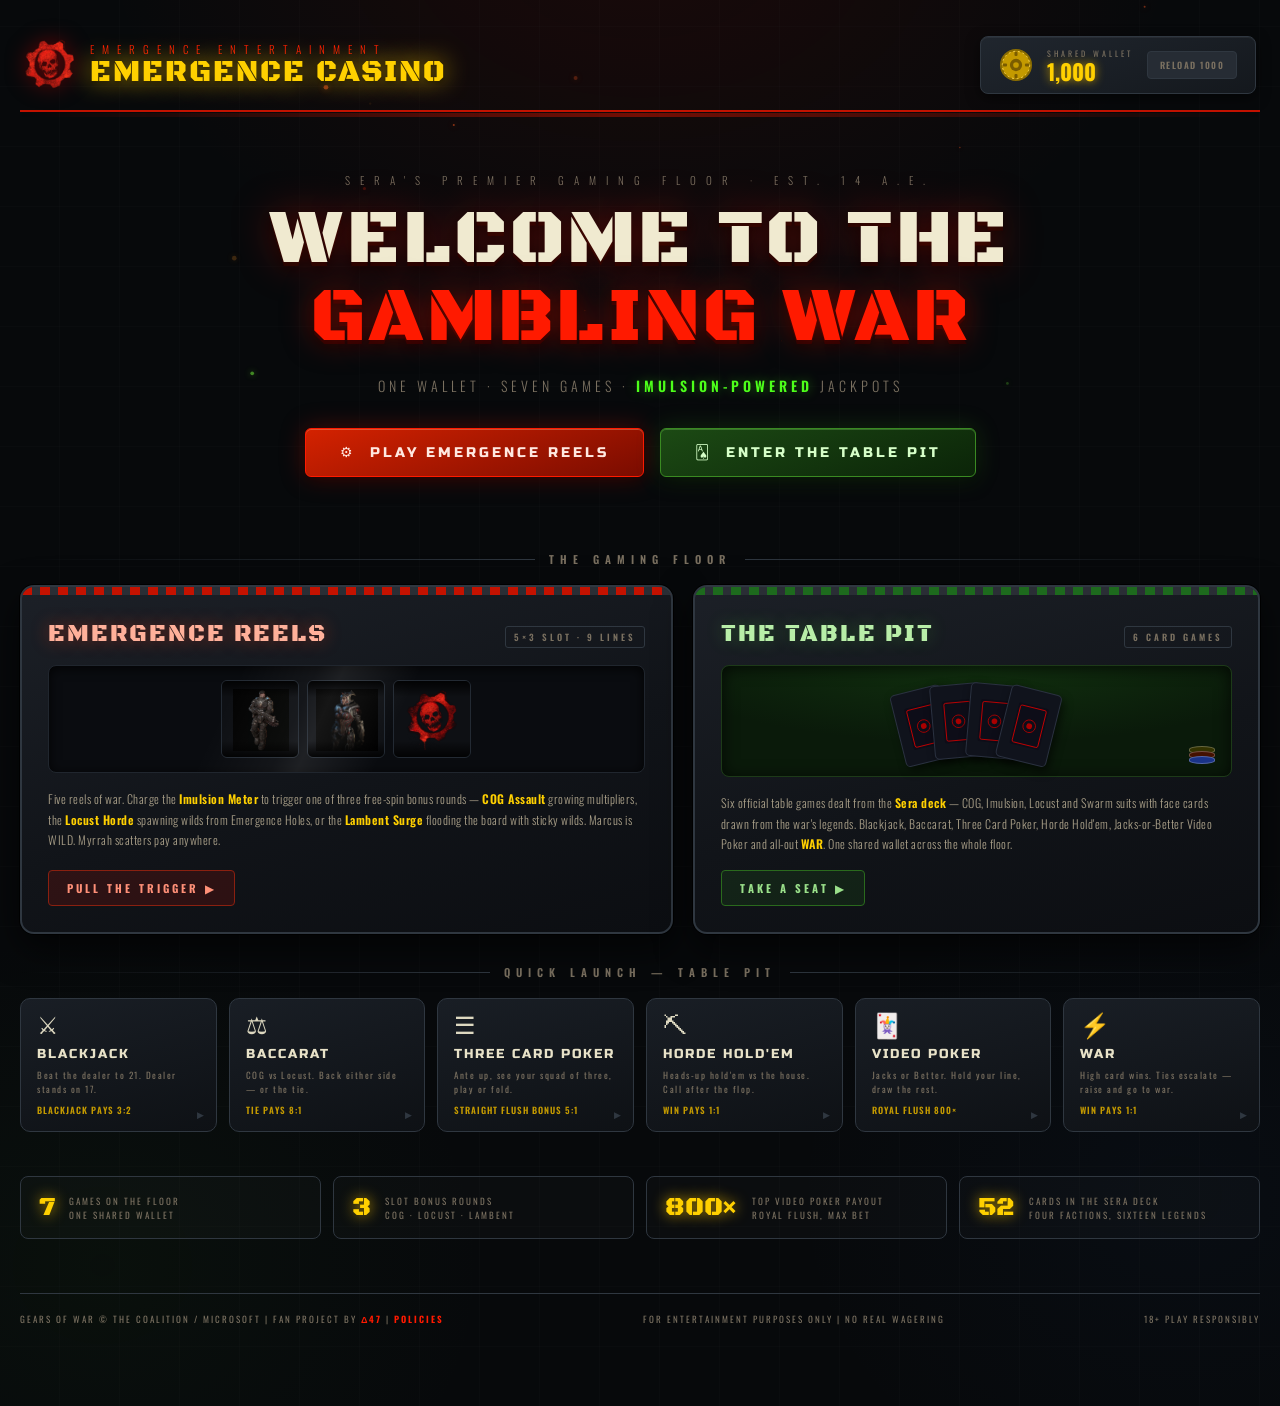
==== commit db53035a: "Add rich link embed to lobby, reels, and table pages Same EMERGENCE CASINO! card + 1200x630 banner o" ====
--- a/index.html
+++ b/index.html
@@ -4,6 +4,20 @@
 <meta charset="UTF-8">
 <meta name="viewport" content="width=device-width, initial-scale=1.0">
 <title>EMERGENCE CASINO | Gears of War Gaming Floor</title>
+<!-- Rich link embed -->
+<meta property="og:title" content="EMERGENCE CASINO!">
+<meta property="og:description" content="🪙">
+<meta property="og:image" content="https://gow-casino.pages.dev/gow-casino-banner.png?v=1">
+<meta property="og:image:type" content="image/png">
+<meta property="og:image:width" content="1200">
+<meta property="og:image:height" content="630">
+<meta property="og:image:alt" content="EMERGENCE CASINO!">
+<meta property="og:url" content="https://gow-casino.pages.dev/">
+<meta property="og:type" content="website">
+<meta name="twitter:card" content="summary_large_image">
+<meta name="twitter:title" content="EMERGENCE CASINO!">
+<meta name="twitter:description" content="🪙">
+<meta name="twitter:image" content="https://gow-casino.pages.dev/gow-casino-banner.png?v=1">
 <link rel="icon" type="image/png" sizes="32x32" href="favicon-32x32.png">
 <link rel="icon" type="image/png" sizes="16x16" href="favicon-16x16.png">
 <link rel="shortcut icon" href="favicon.ico">
